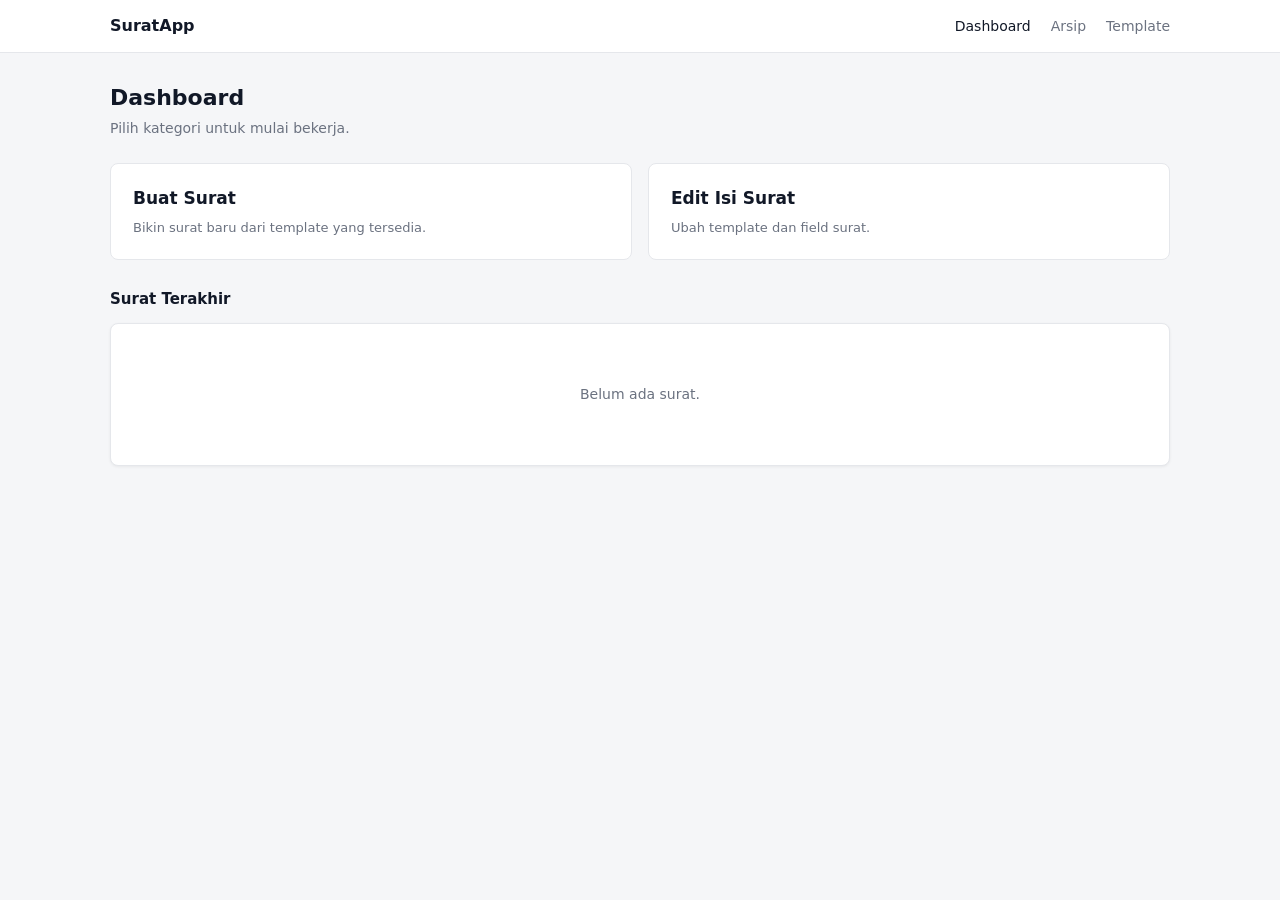
==== client/index.html @ f2c05271 "Add initial HTML structure for Dashboard page" ====
<!DOCTYPE html>
<html lang="id">
<head>
<meta charset="utf-8">
<meta name="viewport" content="width=device-width,initial-scale=1">
<title>Dashboard · SuratApp</title>
<link rel="stylesheet" href="style.css">
</head>
<body>
<header class="topbar">
  <div class="topbar-inner">
    <a href="index.html" class="brand">SuratApp</a>
    <nav>
      <a href="index.html" class="active">Dashboard</a>
      <a href="arsip.html">Arsip</a>
      <a href="template.html">Template</a>
    </nav>
  </div>
</header>

<main class="container">
  <h1 class="page-title">Dashboard</h1>
  <p class="page-sub">Pilih kategori untuk mulai bekerja.</p>

  <div class="categories">
    <a class="category" href="buat.html">
      <h3>Buat Surat</h3>
      <p>Bikin surat baru dari template yang tersedia.</p>
    </a>
    <a class="category" href="template.html">
      <h3>Edit Isi Surat</h3>
      <p>Ubah template dan field surat.</p>
    </a>
  </div>

  <h2 style="font-size:15px;margin:0 0 12px">Surat Terakhir</h2>
  <div class="card" id="recent"></div>
</main>

<script src="data.js"></script>
<script>
  const list = getLetters().slice(0, 5);
  const el = document.getElementById("recent");
  if (list.length === 0) {
    el.innerHTML = '<div class="empty">Belum ada surat.</div>';
  } else {
    el.innerHTML = `
      <table>
        <thead><tr><th>Nomor</th><th>Jenis</th><th>Dibuat</th><th></th></tr></thead>
        <tbody>
          ${list.map(l => `
            <tr>
              <td>${l.nomor_surat || "-"}</td>
              <td>${getTemplate(l.template_key)?.nama || l.template_key}</td>
              <td>${new Date(l.created_at).toLocaleDateString("id-ID")}</td>
              <td><a class="btn btn-sm" href="preview.html?id=${l.id}">Lihat</a></td>
            </tr>
          `).join("")}
        </tbody>
      </table>`;
  }
</script>
</body>
</html>
---- client/style.css ----
:root {
  --bg: #f5f6f8;
  --surface: #ffffff;
  --border: #e5e7eb;
  --text: #111827;
  --muted: #6b7280;
  --accent: #2563eb;
  --accent-hover: #1d4ed8;
  --danger: #dc2626;
  --radius: 8px;
  --shadow: 0 1px 3px rgba(0,0,0,.06);
}

* { box-sizing: border-box; }
html, body { margin: 0; padding: 0; }

body {
  font-family: system-ui, -apple-system, "Segoe UI", Roboto, sans-serif;
  background: var(--bg);
  color: var(--text);
  font-size: 14px;
  line-height: 1.5;
}

a { color: var(--accent); text-decoration: none; }
a:hover { text-decoration: underline; }
code { background: #f3f4f6; padding: 1px 6px; border-radius: 4px; font-size: 12px; }

/* Topbar */
.topbar {
  background: var(--surface);
  border-bottom: 1px solid var(--border);
  position: sticky; top: 0; z-index: 10;
}
.topbar-inner {
  max-width: 1100px; margin: 0 auto;
  display: flex; align-items: center; justify-content: space-between;
  padding: 14px 20px;
}
.brand { font-weight: 600; font-size: 16px; color: var(--text); }
.brand:hover { text-decoration: none; }
.topbar nav { display: flex; gap: 20px; }
.topbar nav a { color: var(--muted); font-size: 14px; }
.topbar nav a.active, .topbar nav a:hover { color: var(--text); text-decoration: none; }

/* Container */
.container { max-width: 1100px; margin: 0 auto; padding: 28px 20px; }

/* Headers */
.page-title { font-size: 22px; font-weight: 600; margin: 0 0 4px; }
.page-sub { color: var(--muted); margin: 0 0 24px; }

/* Cards */
.card {
  background: var(--surface);
  border: 1px solid var(--border);
  border-radius: var(--radius);
  padding: 20px;
  box-shadow: var(--shadow);
}

/* Category cards */
.categories {
  display: grid; grid-template-columns: 1fr 1fr; gap: 16px;
  margin-bottom: 28px;
}
@media (max-width: 640px) { .categories { grid-template-columns: 1fr; } }
.category {
  background: var(--surface);
  border: 1px solid var(--border);
  border-radius: var(--radius);
  padding: 22px;
  cursor: pointer;
  transition: border-color .15s, transform .15s;
  display: block; color: var(--text);
}
.category:hover {
  border-color: var(--accent);
  text-decoration: none;
  transform: translateY(-1px);
}
.category h3 { font-size: 17px; margin: 0 0 6px; }
.category p { color: var(--muted); font-size: 13px; margin: 0; }

/* Buttons */
.btn {
  display: inline-block;
  padding: 8px 16px;
  border-radius: 6px;
  border: 1px solid var(--border);
  background: var(--surface);
  color: var(--text);
  font-size: 14px;
  cursor: pointer;
  font-family: inherit;
  text-decoration: none;
}
.btn:hover { background: #f9fafb; text-decoration: none; }
.btn-primary {
  background: var(--accent); color: #fff; border-color: var(--accent);
}
.btn-primary:hover { background: var(--accent-hover); border-color: var(--accent-hover); }
.btn-danger { color: var(--danger); }
.btn-sm { padding: 5px 10px; font-size: 13px; }

/* Form */
.form-group { margin-bottom: 16px; }
.form-group label {
  display: block; margin-bottom: 6px; font-weight: 500; font-size: 13px;
}
.form-group input[type=text],
.form-group input[type=date],
.form-group input[type=number],
.form-group textarea,
.form-group select {
  width: 100%;
  padding: 8px 12px;
  border: 1px solid var(--border);
  border-radius: 6px;
  font-size: 14px;
  font-family: inherit;
  background: #fff;
  color: var(--text);
}
.form-group input:focus,
.form-group textarea:focus,
.form-group select:focus { outline: none; border-color: var(--accent); }
.form-group textarea { resize: vertical; min-height: 80px; }
.form-group .hint { font-size: 12px; color: var(--muted); margin-top: 4px; }

/* Sections */
.section {
  background: var(--surface);
  border: 1px solid var(--border);
  border-radius: var(--radius);
  padding: 20px;
  margin-bottom: 16px;
}
.section-title {
  font-size: 12px; font-weight: 600; text-transform: uppercase;
  letter-spacing: .5px; color: var(--muted); margin-bottom: 16px;
}

/* Table */
table { width: 100%; border-collapse: collapse; }
th, td { padding: 10px 12px; text-align: left; border-bottom: 1px solid var(--border); font-size: 14px; }
th { font-weight: 600; font-size: 12px; text-transform: uppercase; letter-spacing: .5px; color: var(--muted); }
tr:last-child td { border-bottom: none; }

/* Preview surat */
.paper {
  background: #fff;
  border: 1px solid var(--border);
  border-radius: var(--radius);
  padding: 40px 48px;
  max-width: 800px;
  margin: 0 auto;
  font-family: "Times New Roman", Times, serif;
  font-size: 12pt;
  line-height: 1.6;
  color: #000;
}
.paper h3 { text-align: center; margin: 6px 0; font-size: 13pt; }
.paper hr { border: none; border-top: 2px solid #000; margin: 8px 0; }
.paper p { margin: 8px 0; }
.paper table { font-size: 12pt; }
.paper table th, .paper table td { padding: 2px 4px; border: none; }

/* Print */
@media print {
  .topbar, .no-print { display: none !important; }
  body { background: #fff; }
  .container { padding: 0; max-width: none; }
  .paper { border: none; padding: 0; box-shadow: none; max-width: none; }
  .card { border: none; box-shadow: none; }
}

/* Utilities */
.row { display: flex; gap: 8px; align-items: center; }
.row-between { display: flex; justify-content: space-between; align-items: center; }
.mt-2 { margin-top: 8px; } .mt-4 { margin-top: 16px; }
.mb-2 { margin-bottom: 8px; } .mb-4 { margin-bottom: 16px; }
.muted { color: var(--muted); }
.empty { text-align: center; padding: 40px; color: var(--muted); }
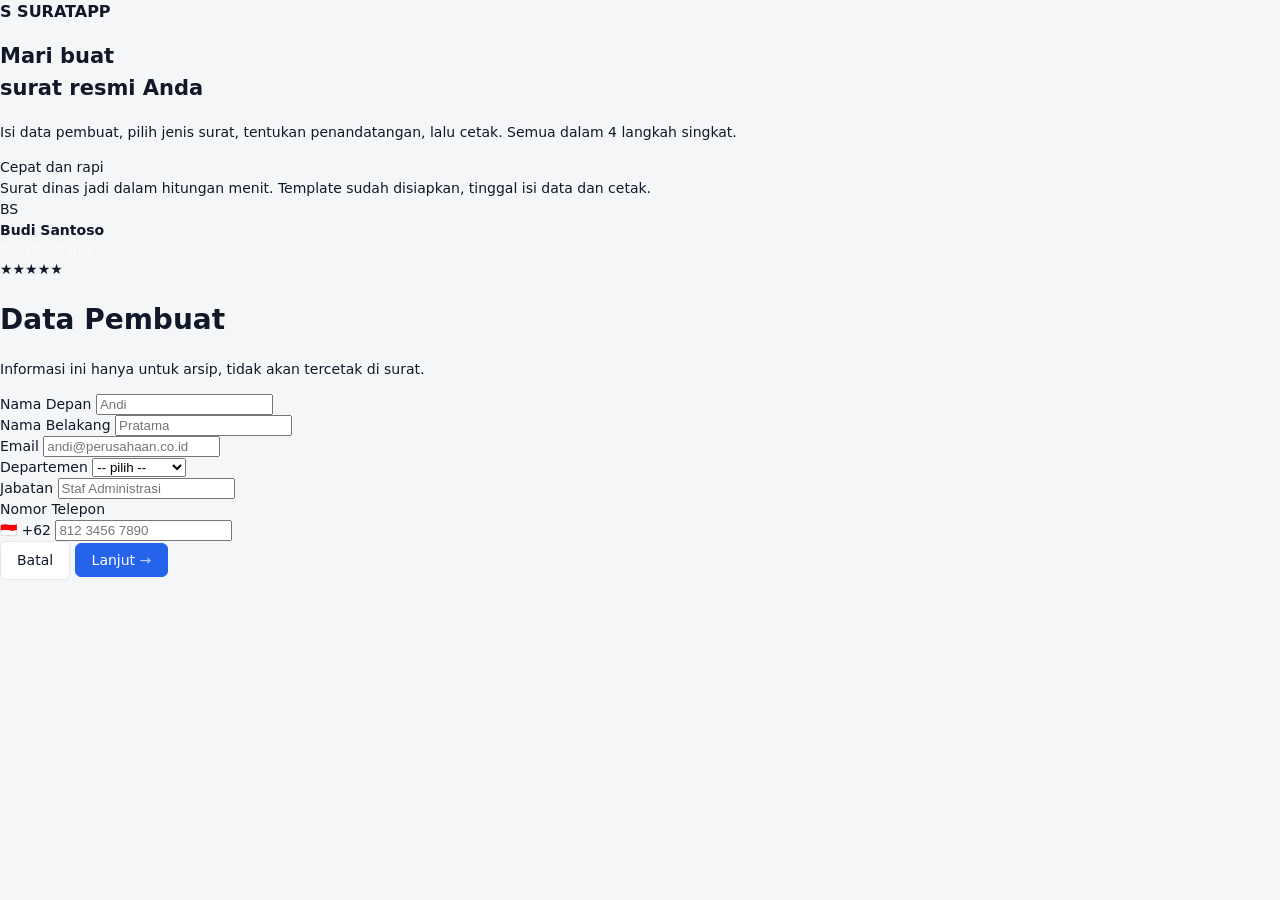
==== commit 8b772367: "Update index.html" ====
--- a/client/index.html
+++ b/client/index.html
@@ -3,62 +3,128 @@
 <head>
 <meta charset="utf-8">
 <meta name="viewport" content="width=device-width,initial-scale=1">
-<title>Dashboard · SuratApp</title>
+<title>Mulai · SuratApp</title>
 <link rel="stylesheet" href="style.css">
 </head>
 <body>
-<header class="topbar">
-  <div class="topbar-inner">
-    <a href="index.html" class="brand">SuratApp</a>
-    <nav>
-      <a href="index.html" class="active">Dashboard</a>
-      <a href="arsip.html">Arsip</a>
-      <a href="template.html">Template</a>
-    </nav>
-  </div>
-</header>
+<div class="split">
 
-<main class="container">
-  <h1 class="page-title">Dashboard</h1>
-  <p class="page-sub">Pilih kategori untuk mulai bekerja.</p>
+  <!-- LEFT -->
+  <aside class="split-left">
+    <a href="dashboard.html" class="brand">
+      <span class="brand-mark">S</span> SURATAPP
+    </a>
 
-  <div class="categories">
-    <a class="category" href="buat.html">
-      <h3>Buat Surat</h3>
-      <p>Bikin surat baru dari template yang tersedia.</p>
-    </a>
-    <a class="category" href="template.html">
-      <h3>Edit Isi Surat</h3>
-      <p>Ubah template dan field surat.</p>
-    </a>
-  </div>
+    <div class="split-left-content">
+      <h1>Mari buat<br>surat resmi Anda</h1>
+      <p class="sub">Isi data pembuat, pilih jenis surat, tentukan penandatangan, lalu cetak. Semua dalam 4 langkah singkat.</p>
+    </div>
 
-  <h2 style="font-size:15px;margin:0 0 12px">Surat Terakhir</h2>
-  <div class="card" id="recent"></div>
-</main>
+    <div class="quote-card">
+      <div class="q-title">Cepat dan rapi</div>
+      <div class="q-body">Surat dinas jadi dalam hitungan menit. Template sudah disiapkan, tinggal isi data dan cetak.</div>
+      <div class="q-author">
+        <div class="avatar">BS</div>
+        <div>
+          <div style="font-weight:600">Budi Santoso</div>
+          <div style="color:rgba(255,255,255,.7);font-size:12px">Direktur Utama</div>
+        </div>
+        <div class="stars">★★★★★</div>
+      </div>
+    </div>
+  </aside>
+
+  <!-- RIGHT -->
+  <main class="split-right">
+    <div class="progress">
+      <div class="progress-step active">
+        <div class="progress-dot"></div>
+        <div class="progress-line"></div>
+      </div>
+      <div class="progress-step">
+        <div class="progress-dot"></div>
+        <div class="progress-line"></div>
+      </div>
+      <div class="progress-step">
+        <div class="progress-dot"></div>
+        <div class="progress-line"></div>
+      </div>
+      <div class="progress-step">
+        <div class="progress-dot"></div>
+      </div>
+    </div>
+
+    <h1 class="form-title">Data Pembuat</h1>
+    <p class="form-sub">Informasi ini hanya untuk arsip, tidak akan tercetak di surat.</p>
+
+    <form id="form">
+      <div class="form-grid">
+        <div class="field">
+          <label>Nama Depan</label>
+          <input type="text" name="first_name" placeholder="Andi" required>
+        </div>
+        <div class="field">
+          <label>Nama Belakang</label>
+          <input type="text" name="last_name" placeholder="Pratama" required>
+        </div>
+
+        <div class="field full">
+          <label>Email</label>
+          <input type="email" name="email" placeholder="andi@perusahaan.co.id" required>
+        </div>
+
+        <div class="field">
+          <label>Departemen</label>
+          <select name="departemen" required>
+            <option value="">-- pilih --</option>
+            <option>Sekretariat</option>
+            <option>Keuangan</option>
+            <option>Operasional</option>
+            <option>SDM</option>
+            <option>Humas</option>
+          </select>
+        </div>
+        <div class="field">
+          <label>Jabatan</label>
+          <input type="text" name="jabatan" placeholder="Staf Administrasi" required>
+        </div>
+
+        <div class="field full">
+          <label>Nomor Telepon</label>
+          <div class="phone-wrap">
+            <span class="flag">🇮🇩 +62</span>
+            <input type="tel" name="telepon" placeholder="812 3456 7890">
+          </div>
+        </div>
+      </div>
+
+      <div class="actions">
+        <a class="btn btn-ghost" href="dashboard.html">Batal</a>
+        <button type="submit" class="btn btn-primary">
+          Lanjut <span style="opacity:.7">→</span>
+        </button>
+      </div>
+    </form>
+  </main>
+
+</div>
 
 <script src="data.js"></script>
 <script>
-  const list = getLetters().slice(0, 5);
-  const el = document.getElementById("recent");
-  if (list.length === 0) {
-    el.innerHTML = '<div class="empty">Belum ada surat.</div>';
-  } else {
-    el.innerHTML = `
-      <table>
-        <thead><tr><th>Nomor</th><th>Jenis</th><th>Dibuat</th><th></th></tr></thead>
-        <tbody>
-          ${list.map(l => `
-            <tr>
-              <td>${l.nomor_surat || "-"}</td>
-              <td>${getTemplate(l.template_key)?.nama || l.template_key}</td>
-              <td>${new Date(l.created_at).toLocaleDateString("id-ID")}</td>
-              <td><a class="btn btn-sm" href="preview.html?id=${l.id}">Lihat</a></td>
-            </tr>
-          `).join("")}
-        </tbody>
-      </table>`;
-  }
+  document.getElementById("form").addEventListener("submit", (e) => {
+    e.preventDefault();
+    const fd = new FormData(e.target);
+    const pembuat = {
+      nama: `${fd.get("first_name")} ${fd.get("last_name")}`.trim(),
+      email: fd.get("email"),
+      departemen: fd.get("departemen"),
+      jabatan: fd.get("jabatan"),
+      telepon: fd.get("telepon"),
+    };
+    clearSession();
+    patchSession({ pembuat });
+    location.href = "jenis.html";
+  });
 </script>
 </body>
 </html>
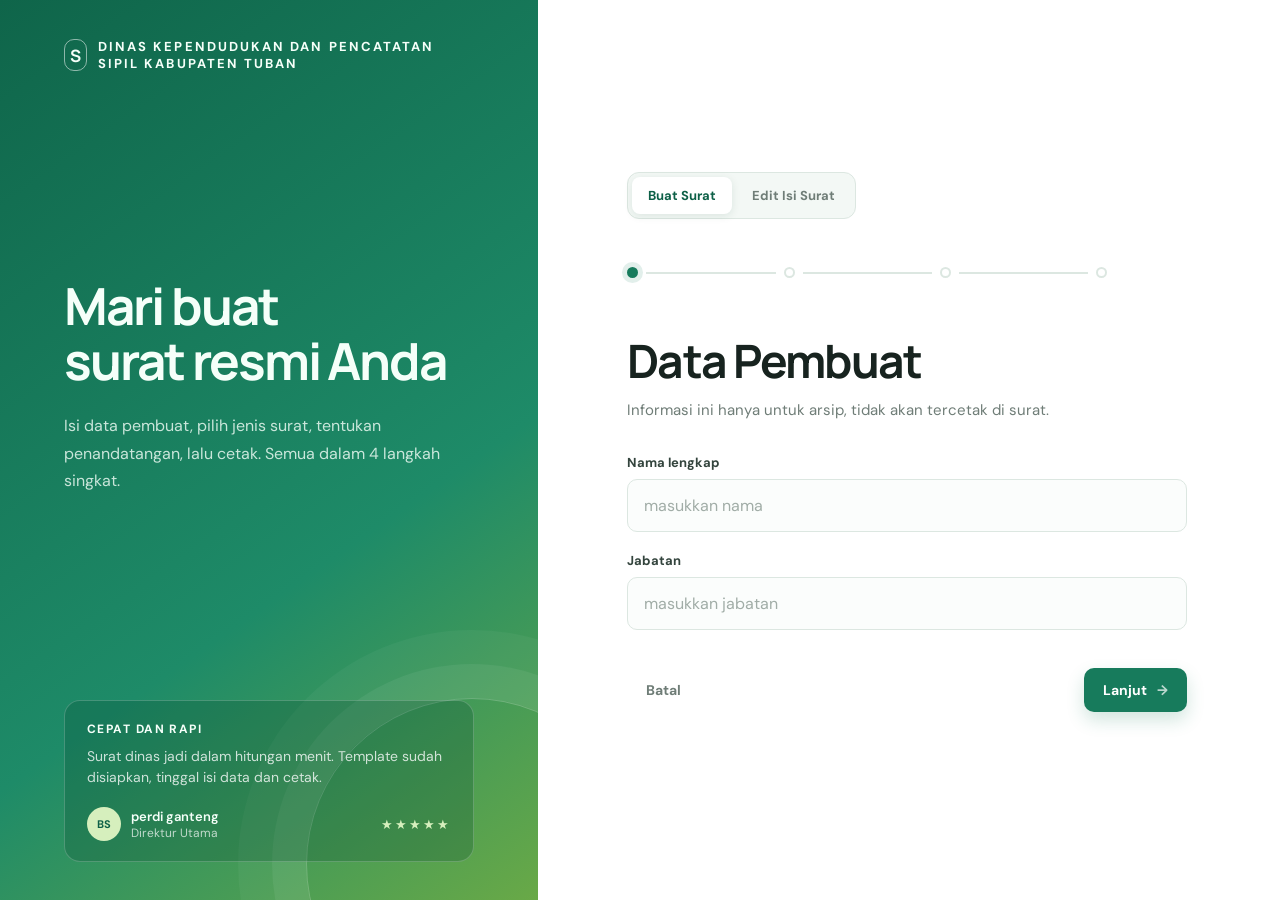
==== commit f0e31de7: "Pending changes exported from your codespace" ====
--- a/client/index.html
+++ b/client/index.html
@@ -12,7 +12,7 @@
   <!-- LEFT -->
   <aside class="split-left">
     <a href="dashboard.html" class="brand">
-      <span class="brand-mark">S</span> SURATAPP
+      <span class="brand-mark">S</span> DINAS KEPENDUDUKAN DAN PENCATATAN SIPIL KABUPATEN TUBAN 
     </a>
 
     <div class="split-left-content">
@@ -26,7 +26,7 @@
       <div class="q-author">
         <div class="avatar">BS</div>
         <div>
-          <div style="font-weight:600">Budi Santoso</div>
+          <div style="font-weight:600">perdi ganteng</div>
           <div style="color:rgba(255,255,255,.7);font-size:12px">Direktur Utama</div>
         </div>
         <div class="stars">★★★★★</div>
@@ -36,6 +36,11 @@
 
   <!-- RIGHT -->
   <main class="split-right">
+    <nav class="category-nav" aria-label="Kategori SuratApp">
+      <span class="category-link active" aria-current="page">Buat Surat</span>
+      <a class="category-link" href="template.html">Edit Isi Surat</a>
+    </nav>
+
     <div class="progress">
       <div class="progress-step active">
         <div class="progress-dot"></div>
@@ -59,42 +64,14 @@
 
     <form id="form">
       <div class="form-grid">
-        <div class="field">
-          <label>Nama Depan</label>
-          <input type="text" name="first_name" placeholder="Andi" required>
-        </div>
-        <div class="field">
-          <label>Nama Belakang</label>
-          <input type="text" name="last_name" placeholder="Pratama" required>
+        <div class="field full">
+          <label for="nama">Nama lengkap</label>
+          <input id="nama" type="text" name="nama" placeholder="masukkan nama" autocomplete="name" required>
         </div>
 
         <div class="field full">
-          <label>Email</label>
-          <input type="email" name="email" placeholder="andi@perusahaan.co.id" required>
-        </div>
-
-        <div class="field">
-          <label>Departemen</label>
-          <select name="departemen" required>
-            <option value="">-- pilih --</option>
-            <option>Sekretariat</option>
-            <option>Keuangan</option>
-            <option>Operasional</option>
-            <option>SDM</option>
-            <option>Humas</option>
-          </select>
-        </div>
-        <div class="field">
-          <label>Jabatan</label>
-          <input type="text" name="jabatan" placeholder="Staf Administrasi" required>
-        </div>
-
-        <div class="field full">
-          <label>Nomor Telepon</label>
-          <div class="phone-wrap">
-            <span class="flag">🇮🇩 +62</span>
-            <input type="tel" name="telepon" placeholder="812 3456 7890">
-          </div>
+          <label for="jabatan">Jabatan</label>
+          <input id="jabatan" type="text" name="jabatan" placeholder="masukkan jabatan" autocomplete="organization-title" required>
         </div>
       </div>
 
@@ -115,11 +92,8 @@
     e.preventDefault();
     const fd = new FormData(e.target);
     const pembuat = {
-      nama: `${fd.get("first_name")} ${fd.get("last_name")}`.trim(),
-      email: fd.get("email"),
-      departemen: fd.get("departemen"),
-      jabatan: fd.get("jabatan"),
-      telepon: fd.get("telepon"),
+      nama: fd.get("nama").trim(),
+      jabatan: fd.get("jabatan").trim(),
     };
     clearSession();
     patchSession({ pembuat });
--- a/client/style.css
+++ b/client/style.css
@@ -1,184 +1,290 @@
+@import url('https://fonts.googleapis.com/css2?family=DM+Sans:wght@400;500;600;700&family=Manrope:wght@700;800&display=swap');
+
 :root {
-  --bg: #f5f6f8;
-  --surface: #ffffff;
-  --border: #e5e7eb;
-  --text: #111827;
-  --muted: #6b7280;
-  --accent: #2563eb;
-  --accent-hover: #1d4ed8;
-  --danger: #dc2626;
-  --radius: 8px;
-  --shadow: 0 1px 3px rgba(0,0,0,.06);
+  --ink: #17231f;
+  --muted: #6f7d77;
+  --line: #dce7e1;
+  --paper: #ffffff;
+  --mist: #f3f8f5;
+  --green: #177b5c;
+  --green-dark: #0d6047;
+  --lime: #d6efbd;
+  --shadow: 0 24px 70px rgba(24, 69, 51, .13);
 }
 
 * { box-sizing: border-box; }
-html, body { margin: 0; padding: 0; }
 
 body {
-  font-family: system-ui, -apple-system, "Segoe UI", Roboto, sans-serif;
-  background: var(--bg);
-  color: var(--text);
-  font-size: 14px;
-  line-height: 1.5;
-}
-
-a { color: var(--accent); text-decoration: none; }
-a:hover { text-decoration: underline; }
-code { background: #f3f4f6; padding: 1px 6px; border-radius: 4px; font-size: 12px; }
-
-/* Topbar */
-.topbar {
-  background: var(--surface);
-  border-bottom: 1px solid var(--border);
-  position: sticky; top: 0; z-index: 10;
-}
-.topbar-inner {
-  max-width: 1100px; margin: 0 auto;
-  display: flex; align-items: center; justify-content: space-between;
-  padding: 14px 20px;
-}
-.brand { font-weight: 600; font-size: 16px; color: var(--text); }
-.brand:hover { text-decoration: none; }
-.topbar nav { display: flex; gap: 20px; }
-.topbar nav a { color: var(--muted); font-size: 14px; }
-.topbar nav a.active, .topbar nav a:hover { color: var(--text); text-decoration: none; }
-
-/* Container */
-.container { max-width: 1100px; margin: 0 auto; padding: 28px 20px; }
-
-/* Headers */
-.page-title { font-size: 22px; font-weight: 600; margin: 0 0 4px; }
-.page-sub { color: var(--muted); margin: 0 0 24px; }
-
-/* Cards */
-.card {
-  background: var(--surface);
-  border: 1px solid var(--border);
-  border-radius: var(--radius);
-  padding: 20px;
-  box-shadow: var(--shadow);
-}
-
-/* Category cards */
-.categories {
-  display: grid; grid-template-columns: 1fr 1fr; gap: 16px;
-  margin-bottom: 28px;
-}
-@media (max-width: 640px) { .categories { grid-template-columns: 1fr; } }
-.category {
-  background: var(--surface);
-  border: 1px solid var(--border);
-  border-radius: var(--radius);
-  padding: 22px;
-  cursor: pointer;
-  transition: border-color .15s, transform .15s;
-  display: block; color: var(--text);
-}
-.category:hover {
-  border-color: var(--accent);
+  margin: 0;
+  min-width: 320px;
+  color: var(--ink);
+  background: var(--mist);
+  font-family: 'DM Sans', sans-serif;
+}
+
+button, input { font: inherit; }
+
+.split {
+  display: grid;
+  grid-template-columns: minmax(300px, .84fr) minmax(420px, 1.16fr);
+  min-height: 100vh;
+  background: var(--paper);
+}
+
+.split-left {
+  position: relative;
+  display: flex;
+  flex-direction: column;
+  justify-content: space-between;
+  overflow: hidden;
+  padding: 38px clamp(32px, 5vw, 76px);
+  color: #f5fff9;
+  background: linear-gradient(145deg, #0f654a 0%, #1e8b68 62%, #69a947 100%);
+}
+
+.split-left::after {
+  position: absolute;
+  right: -100px;
+  bottom: -130px;
+  width: 330px;
+  height: 330px;
+  border: 1px solid rgba(255, 255, 255, .22);
+  border-radius: 50%;
+  box-shadow: 0 0 0 34px rgba(255, 255, 255, .06), 0 0 0 68px rgba(255, 255, 255, .04);
+  content: '';
+}
+
+.brand {
+  position: relative;
+  z-index: 1;
+  display: inline-flex;
+  align-items: center;
+  gap: 11px;
+  width: fit-content;
+  color: inherit;
+  font-size: 13px;
+  font-weight: 700;
+  letter-spacing: .16em;
   text-decoration: none;
-  transform: translateY(-1px);
-}
-.category h3 { font-size: 17px; margin: 0 0 6px; }
-.category p { color: var(--muted); font-size: 13px; margin: 0; }
-
-/* Buttons */
-.btn {
-  display: inline-block;
-  padding: 8px 16px;
-  border-radius: 6px;
-  border: 1px solid var(--border);
-  background: var(--surface);
-  color: var(--text);
-  font-size: 14px;
-  cursor: pointer;
-  font-family: inherit;
-  text-decoration: none;
-}
-.btn:hover { background: #f9fafb; text-decoration: none; }
-.btn-primary {
-  background: var(--accent); color: #fff; border-color: var(--accent);
-}
-.btn-primary:hover { background: var(--accent-hover); border-color: var(--accent-hover); }
-.btn-danger { color: var(--danger); }
-.btn-sm { padding: 5px 10px; font-size: 13px; }
-
-/* Form */
-.form-group { margin-bottom: 16px; }
-.form-group label {
-  display: block; margin-bottom: 6px; font-weight: 500; font-size: 13px;
-}
-.form-group input[type=text],
-.form-group input[type=date],
-.form-group input[type=number],
-.form-group textarea,
-.form-group select {
-  width: 100%;
-  padding: 8px 12px;
-  border: 1px solid var(--border);
-  border-radius: 6px;
-  font-size: 14px;
-  font-family: inherit;
-  background: #fff;
-  color: var(--text);
-}
-.form-group input:focus,
-.form-group textarea:focus,
-.form-group select:focus { outline: none; border-color: var(--accent); }
-.form-group textarea { resize: vertical; min-height: 80px; }
-.form-group .hint { font-size: 12px; color: var(--muted); margin-top: 4px; }
-
-/* Sections */
-.section {
-  background: var(--surface);
-  border: 1px solid var(--border);
-  border-radius: var(--radius);
-  padding: 20px;
-  margin-bottom: 16px;
-}
-.section-title {
-  font-size: 12px; font-weight: 600; text-transform: uppercase;
-  letter-spacing: .5px; color: var(--muted); margin-bottom: 16px;
-}
-
-/* Table */
-table { width: 100%; border-collapse: collapse; }
-th, td { padding: 10px 12px; text-align: left; border-bottom: 1px solid var(--border); font-size: 14px; }
-th { font-weight: 600; font-size: 12px; text-transform: uppercase; letter-spacing: .5px; color: var(--muted); }
-tr:last-child td { border-bottom: none; }
-
-/* Preview surat */
-.paper {
-  background: #fff;
-  border: 1px solid var(--border);
-  border-radius: var(--radius);
-  padding: 40px 48px;
-  max-width: 800px;
-  margin: 0 auto;
-  font-family: "Times New Roman", Times, serif;
-  font-size: 12pt;
-  line-height: 1.6;
-  color: #000;
-}
-.paper h3 { text-align: center; margin: 6px 0; font-size: 13pt; }
-.paper hr { border: none; border-top: 2px solid #000; margin: 8px 0; }
-.paper p { margin: 8px 0; }
-.paper table { font-size: 12pt; }
-.paper table th, .paper table td { padding: 2px 4px; border: none; }
-
-/* Print */
+}
+
+.brand-mark {
+  display: grid;
+  width: 32px;
+  height: 32px;
+  place-items: center;
+  border: 1px solid rgba(255, 255, 255, .52);
+  border-radius: 10px;
+  font-family: 'Manrope', sans-serif;
+  font-size: 17px;
+  letter-spacing: 0;
+}
+
+.split-left-content { position: relative; z-index: 1; max-width: 460px; margin: auto 0; }
+
+.split-left h1, .form-title {
+  margin: 0;
+  font-family: 'Manrope', sans-serif;
+  letter-spacing: -.04em;
+}
+
+.split-left h1 { font-size: clamp(34px, 4vw, 58px); line-height: 1.08; }
+.sub { max-width: 390px; margin: 24px 0 0; color: rgba(245, 255, 249, .8); font-size: 16px; line-height: 1.7; }
+
+.quote-card {
+  position: relative;
+  z-index: 1;
+  max-width: 460px;
+  padding: 20px 22px;
+  border: 1px solid rgba(255, 255, 255, .2);
+  border-radius: 16px;
+  background: rgba(7, 67, 48, .24);
+}
+
+.q-title { font-size: 12px; font-weight: 700; letter-spacing: .12em; text-transform: uppercase; }
+.q-body { margin: 9px 0 18px; color: rgba(255, 255, 255, .78); font-size: 14px; line-height: 1.55; }
+.q-author { display: flex; align-items: center; gap: 10px; font-size: 13px; }
+.avatar { display: grid; width: 34px; height: 34px; place-items: center; border-radius: 50%; color: var(--green-dark); background: var(--lime); font-size: 11px; font-weight: 700; }
+.stars { margin-left: auto; color: var(--lime); letter-spacing: 2px; }
+
+.split-right { display: flex; flex-direction: column; justify-content: center; padding: 32px clamp(32px, 7vw, 110px) 48px; }
+.category-nav { display: flex; align-self: flex-start; gap: 4px; margin-bottom: 48px; padding: 4px; border: 1px solid var(--line); border-radius: 12px; background: var(--mist); }
+.category-link { padding: 10px 16px; border-radius: 8px; color: var(--muted); font-size: 13px; font-weight: 700; text-decoration: none; transition: color .2s, background .2s, box-shadow .2s; }
+.category-link:hover { color: var(--ink); }
+.category-link.active { color: var(--green-dark); background: var(--paper); box-shadow: 0 2px 8px rgba(24, 69, 51, .1); }
+.progress { display: flex; align-items: center; max-width: 480px; margin-bottom: 58px; }
+.progress-step { display: flex; flex: 1; align-items: center; }
+.progress-step:last-child { flex: 0; }
+.progress-dot { width: 11px; height: 11px; flex: 0 0 11px; border: 2px solid var(--line); border-radius: 50%; background: var(--paper); }
+.progress-step.active .progress-dot { border-color: var(--green); background: var(--green); box-shadow: 0 0 0 5px rgba(23, 123, 92, .12); }
+.progress-line { width: 100%; height: 2px; margin: 0 8px; background: var(--line); }
+.template-list { display: grid; gap: 12px; max-width: 560px; }
+.template-option { display: block; cursor: pointer; }
+.template-option input { position: absolute; opacity: 0; pointer-events: none; }
+.template-card { display: flex; align-items: center; gap: 14px; padding: 16px; border: 1px solid var(--line); border-radius: 12px; background: var(--paper); transition: border-color .2s, box-shadow .2s, transform .2s; }
+.template-card:hover { border-color: #a9cbbb; transform: translateY(-1px); }
+.template-option input:checked + .template-card { border-color: var(--green); box-shadow: 0 0 0 3px rgba(23, 123, 92, .11); }
+.template-icon { display: grid; width: 42px; height: 42px; flex: 0 0 42px; place-items: center; border-radius: 10px; color: var(--green-dark); background: var(--lime); font-size: 12px; font-weight: 800; }
+.template-copy { display: grid; gap: 5px; min-width: 0; }
+.template-copy strong { font-size: 14px; line-height: 1.35; }
+.template-copy small { color: var(--muted); font-size: 12px; line-height: 1.4; }
+.template-check { margin-left: auto; color: var(--green); font-size: 18px; font-weight: 700; opacity: 0; }
+.template-option input:checked + .template-card .template-check { opacity: 1; }
+.signer-mode-list { display: grid; grid-template-columns: 1fr 1fr; gap: 10px; max-width: 560px; margin-bottom: 18px; }
+.signer-mode-option, .signer-option { display: block; cursor: pointer; }
+.signer-mode-option input, .signer-option input { position: absolute; opacity: 0; pointer-events: none; }
+.signer-mode-card { display: grid; gap: 4px; min-height: 76px; padding: 15px; border: 1px solid var(--line); border-radius: 11px; background: var(--paper); }
+.signer-mode-card strong { font-size: 13px; }
+.signer-mode-card small { color: var(--muted); font-size: 11px; line-height: 1.4; }
+.signer-mode-option input:checked + .signer-mode-card { border-color: var(--green); background: #f5fbf7; box-shadow: 0 0 0 3px rgba(23, 123, 92, .1); }
+.signer-list { display: grid; gap: 10px; max-width: 560px; }
+.signer-card { display: flex; align-items: center; gap: 12px; padding: 14px; border: 1px solid var(--line); border-radius: 11px; background: var(--paper); transition: border-color .2s, box-shadow .2s; }
+.signer-card:hover { border-color: #a9cbbb; }
+.signer-option input:checked + .signer-card { border-color: var(--green); box-shadow: 0 0 0 3px rgba(23, 123, 92, .1); }
+.signer-copy { display: grid; gap: 4px; min-width: 0; }
+.signer-copy strong { font-size: 14px; }
+.signer-copy small { overflow: hidden; color: var(--muted); font-size: 11px; text-overflow: ellipsis; white-space: nowrap; }
+.signer-card .template-check { margin-left: auto; opacity: 0; }
+.signer-option input:checked + .signer-card .template-check { opacity: 1; }
+.signer-panel.hidden { display: none; }
+
+.form-title { font-size: clamp(30px, 4vw, 46px); line-height: 1.1; }
+.form-sub { margin: 13px 0 34px; color: var(--muted); font-size: 15px; }
+.form-grid { display: grid; grid-template-columns: 1fr 1fr; gap: 20px; max-width: 560px; }
+.field { display: flex; flex-direction: column; gap: 8px; }
+.field.full { grid-column: 1 / -1; }
+.field label { color: #33443d; font-size: 13px; font-weight: 700; }
+.field input, .field textarea { width: 100%; padding: 15px 16px; border: 1px solid var(--line); border-radius: 10px; outline: 0; color: var(--ink); background: #fbfdfc; transition: border-color .2s, box-shadow .2s, background .2s; }
+.field textarea { min-height: 108px; resize: vertical; line-height: 1.5; }
+.field input::placeholder, .field textarea::placeholder { color: #a1ada7; }
+.field input:focus, .field textarea:focus { border-color: var(--green); background: var(--paper); box-shadow: 0 0 0 4px rgba(23, 123, 92, .11); }
+.actions { display: flex; justify-content: space-between; align-items: center; max-width: 560px; margin-top: 38px; }
+.btn { display: inline-flex; align-items: center; gap: 10px; padding: 13px 19px; border: 0; border-radius: 10px; font-size: 14px; font-weight: 700; text-decoration: none; cursor: pointer; }
+.btn-ghost { color: var(--muted); background: transparent; }
+.btn-ghost:hover { color: var(--ink); background: var(--mist); }
+.btn-primary { color: #fff; background: var(--green); box-shadow: 0 8px 18px rgba(23, 123, 92, .2); }
+.btn-primary:hover { background: var(--green-dark); }
+
+@media (max-width: 760px) {
+  .split { display: block; }
+  .split-left { min-height: 390px; padding: 26px 24px; }
+  .split-left h1 { font-size: 36px; }
+  .split-left-content { margin: 48px 0 30px; }
+  .quote-card { display: none; }
+  .split-right { padding: 38px 24px 48px; }
+  .category-nav { width: 100%; margin-bottom: 38px; }
+  .category-link { flex: 1; text-align: center; }
+  .progress { margin-bottom: 42px; }
+  .signer-mode-list { grid-template-columns: 1fr; }
+}
+
+@media (max-width: 460px) {
+  .form-grid { display: block; }
+  .field + .field { margin-top: 18px; }
+  .actions { margin-top: 32px; }
+}
+
+.preview-page { min-height: 100vh; background: #edf3ef; }
+.preview-shell { max-width: 920px; margin: 0 auto; padding: 34px 24px 60px; }
+.preview-header { display: grid; grid-template-columns: 1fr auto 1fr; align-items: center; gap: 20px; margin-bottom: 28px; }
+.preview-header .btn-primary { justify-self: end; }
+.preview-header .btn-ghost { justify-self: start; }
+.preview-eyebrow { color: var(--green); font-size: 11px; font-weight: 700; letter-spacing: .12em; text-transform: uppercase; }
+.preview-title { margin: 5px 0 0; font-family: 'Manrope', sans-serif; font-size: 25px; letter-spacing: -.03em; text-align: center; }
+.paper { width: min(100%, 794px); min-height: 1123px; margin: 0 auto; padding: 72px 78px; color: #1c2823; background: #fff; box-shadow: var(--shadow); }
+.paper-head { display: flex; justify-content: space-between; align-items: end; gap: 20px; }
+.paper-brand { font-family: 'Manrope', sans-serif; font-size: 18px; font-weight: 800; letter-spacing: .12em; }
+.paper-address { color: #718078; font-size: 11px; }
+.paper-rule { height: 2px; margin: 12px 0 27px; background: #1c2823; }
+.paper-meta { font-family: Georgia, serif; font-size: 13px; }
+.letter-title { margin: 38px 0 28px; font-family: Georgia, serif; font-size: 18px; text-align: center; text-transform: uppercase; }
+.letter-content { min-height: 300px; font-family: Georgia, serif; font-size: 15px; line-height: 1.8; }
+.letter-content p { margin: 0 0 18px; }
+.signature { width: 220px; margin: 56px 0 0 auto; font-family: Georgia, serif; font-size: 13px; line-height: 1.5; text-align: center; }
+.signature-space { height: 72px; }
+.signature strong { display: block; text-decoration: underline; }
+.archive-note { color: var(--muted); font-size: 13px; text-align: center; }
+
+@media (max-width: 620px) {
+  .preview-shell { padding: 24px 12px 40px; }
+  .preview-header { grid-template-columns: 1fr auto; gap: 12px; }
+  .preview-header > div { grid-column: 1 / -1; grid-row: 1; }
+  .preview-header .btn-ghost, .preview-header .btn-primary { grid-row: 2; }
+  .preview-title { text-align: left; }
+  .paper { min-height: auto; padding: 42px 28px; }
+  .paper-head { display: block; }
+  .paper-address { margin-top: 5px; }
+  .signature { margin-top: 42px; }
+}
+
 @media print {
-  .topbar, .no-print { display: none !important; }
-  body { background: #fff; }
-  .container { padding: 0; max-width: none; }
-  .paper { border: none; padding: 0; box-shadow: none; max-width: none; }
-  .card { border: none; box-shadow: none; }
-}
-
-/* Utilities */
-.row { display: flex; gap: 8px; align-items: center; }
-.row-between { display: flex; justify-content: space-between; align-items: center; }
-.mt-2 { margin-top: 8px; } .mt-4 { margin-top: 16px; }
-.mb-2 { margin-bottom: 8px; } .mb-4 { margin-bottom: 16px; }
-.muted { color: var(--muted); }
-.empty { text-align: center; padding: 40px; color: var(--muted); }
+  .preview-page { background: #fff; }
+  .preview-shell { max-width: none; padding: 0; }
+  .preview-header, .archive-note { display: none; }
+  .paper { width: 100%; min-height: 0; padding: 0; box-shadow: none; }
+}
+
+/* Template editor */
+.editor-section { max-width: 760px; margin: 0 0 42px; }
+.editor-width { max-width: 760px; }
+.section-heading, .preview-heading { display: flex; justify-content: space-between; align-items: end; gap: 18px; margin-bottom: 18px; }
+.section-heading h2, .preview-heading h2 { margin: 4px 0 0; font-family: 'Manrope', sans-serif; font-size: 22px; letter-spacing: -.03em; }
+.section-heading p { max-width: 280px; margin: 0; color: var(--muted); font-size: 12px; line-height: 1.5; text-align: right; }
+.section-kicker { color: var(--green); font-size: 10px; font-weight: 800; letter-spacing: .14em; text-transform: uppercase; }
+.editor-toolbar { display: flex; gap: 6px; padding: 8px; border: 1px solid var(--line); border-bottom: 0; border-radius: 12px 12px 0 0; background: var(--mist); }
+.toolbar-button { display: inline-flex; align-items: center; gap: 7px; padding: 8px 11px; border: 0; border-radius: 8px; color: var(--muted); background: transparent; font-size: 12px; font-weight: 700; cursor: pointer; }
+.toolbar-button:hover { color: var(--ink); background: var(--paper); }
+.toolbar-button strong, .toolbar-button em { font-size: 15px; }
+.toolbar-insert { margin-left: auto; color: var(--green-dark); background: var(--lime); }
+.template-editor { min-height: 250px; padding: 20px; border: 1px solid var(--line); border-radius: 0 0 12px 12px; outline: 0; color: var(--ink); background: var(--paper); font-family: Georgia, serif; font-size: 16px; line-height: 1.75; }
+.template-editor:focus { border-color: var(--green); box-shadow: 0 0 0 4px rgba(23, 123, 92, .1); }
+.template-editor:empty::before { color: #a1ada7; content: attr(data-placeholder); white-space: pre-line; }
+.template-editor p { margin: 0 0 16px; }
+.editor-hint, .editor-status { margin: 9px 0 0; color: var(--muted); font-size: 12px; line-height: 1.45; }
+.editor-status { min-height: 18px; color: var(--green-dark); }
+.editor-status.is-error { color: #a33d31; }
+.field-list { display: grid; gap: 12px; }
+.field-card { padding: 16px; border: 1px solid var(--line); border-radius: 12px; background: #fbfdfc; }
+.field-card-top { display: flex; justify-content: space-between; align-items: center; margin-bottom: 14px; color: var(--muted); font-size: 12px; }
+.remove-field { padding: 0; border: 0; color: #a33d31; background: none; font: inherit; font-size: 12px; cursor: pointer; }
+.field-card-grid { display: grid; grid-template-columns: 1.4fr 1fr; gap: 14px; }
+.field select { width: 100%; padding: 15px 16px; border: 1px solid var(--line); border-radius: 10px; outline: 0; color: var(--ink); background: #fbfdfc; }
+.field select:focus { border-color: var(--green); box-shadow: 0 0 0 4px rgba(23, 123, 92, .11); }
+.required-toggle { display: flex; align-items: center; gap: 8px; margin-top: 14px; color: var(--muted); font-size: 12px; cursor: pointer; }
+.required-toggle input { accent-color: var(--green); }
+.add-field-button { margin-top: 12px; padding-left: 0; }
+.field-chip { display: inline-flex; align-items: center; width: fit-content; padding: 3px 8px; border-radius: 6px; color: var(--green-dark); background: var(--lime); font: 700 11px 'DM Sans', sans-serif; }
+.editor-chip { margin: 0 2px; vertical-align: baseline; cursor: default; }
+.editor-preview { margin-top: 12px; padding: 22px; border: 1px solid var(--line); border-radius: 12px; background: #eef5f0; }
+.preview-heading { align-items: center; margin-bottom: 16px; }
+.preview-badge { padding: 5px 8px; border-radius: 6px; color: var(--green-dark); background: var(--lime); font-size: 10px; font-weight: 700; }
+.template-preview { min-height: 140px; padding: 22px; color: #28352f; background: var(--paper); font-family: Georgia, serif; font-size: 14px; line-height: 1.7; box-shadow: 0 8px 24px rgba(24, 69, 51, .07); }
+.template-preview p { margin: 0 0 14px; }
+.field-dialog[hidden] { display: none; }
+.field-dialog { position: fixed; z-index: 5; inset: 0; display: grid; place-items: center; padding: 24px; }
+.dialog-backdrop { position: absolute; inset: 0; background: rgba(23, 35, 31, .35); }
+.dialog-panel { position: relative; width: min(100%, 430px); padding: 28px; border-radius: 16px; background: var(--paper); box-shadow: var(--shadow); }
+.dialog-panel h2 { margin: 7px 0 5px; font-family: 'Manrope', sans-serif; font-size: 24px; }
+.dialog-panel p { margin: 0 0 18px; color: var(--muted); font-size: 13px; line-height: 1.5; }
+.dialog-close { position: absolute; top: 16px; right: 16px; border: 0; color: var(--muted); background: none; font-size: 24px; cursor: pointer; }
+.dialog-field-list { display: grid; gap: 8px; }
+.dialog-field { display: flex; align-items: center; gap: 10px; width: 100%; padding: 11px; border: 1px solid var(--line); border-radius: 9px; color: var(--ink); background: var(--paper); text-align: left; cursor: pointer; }
+.dialog-field:hover { border-color: var(--green); background: #f5fbf7; }
+.dialog-field strong, .dialog-field small { display: block; }
+.dialog-field strong { font-size: 13px; }
+.dialog-field small { margin-top: 2px; color: var(--muted); font-size: 11px; }
+.dialog-empty { margin: 0 !important; }
+
+@media (max-width: 760px) {
+  .section-heading { display: block; }
+  .section-heading p { max-width: none; margin-top: 8px; text-align: left; }
+  .field-card-grid { grid-template-columns: 1fr; gap: 16px; }
+}
+
+@media (max-width: 460px) {
+  .editor-toolbar { flex-wrap: wrap; }
+  .toolbar-insert { margin-left: 0; }
+  .template-editor { min-height: 220px; padding: 16px; }
+  .editor-preview { padding: 16px; }
+  .preview-heading { align-items: start; }
+}
